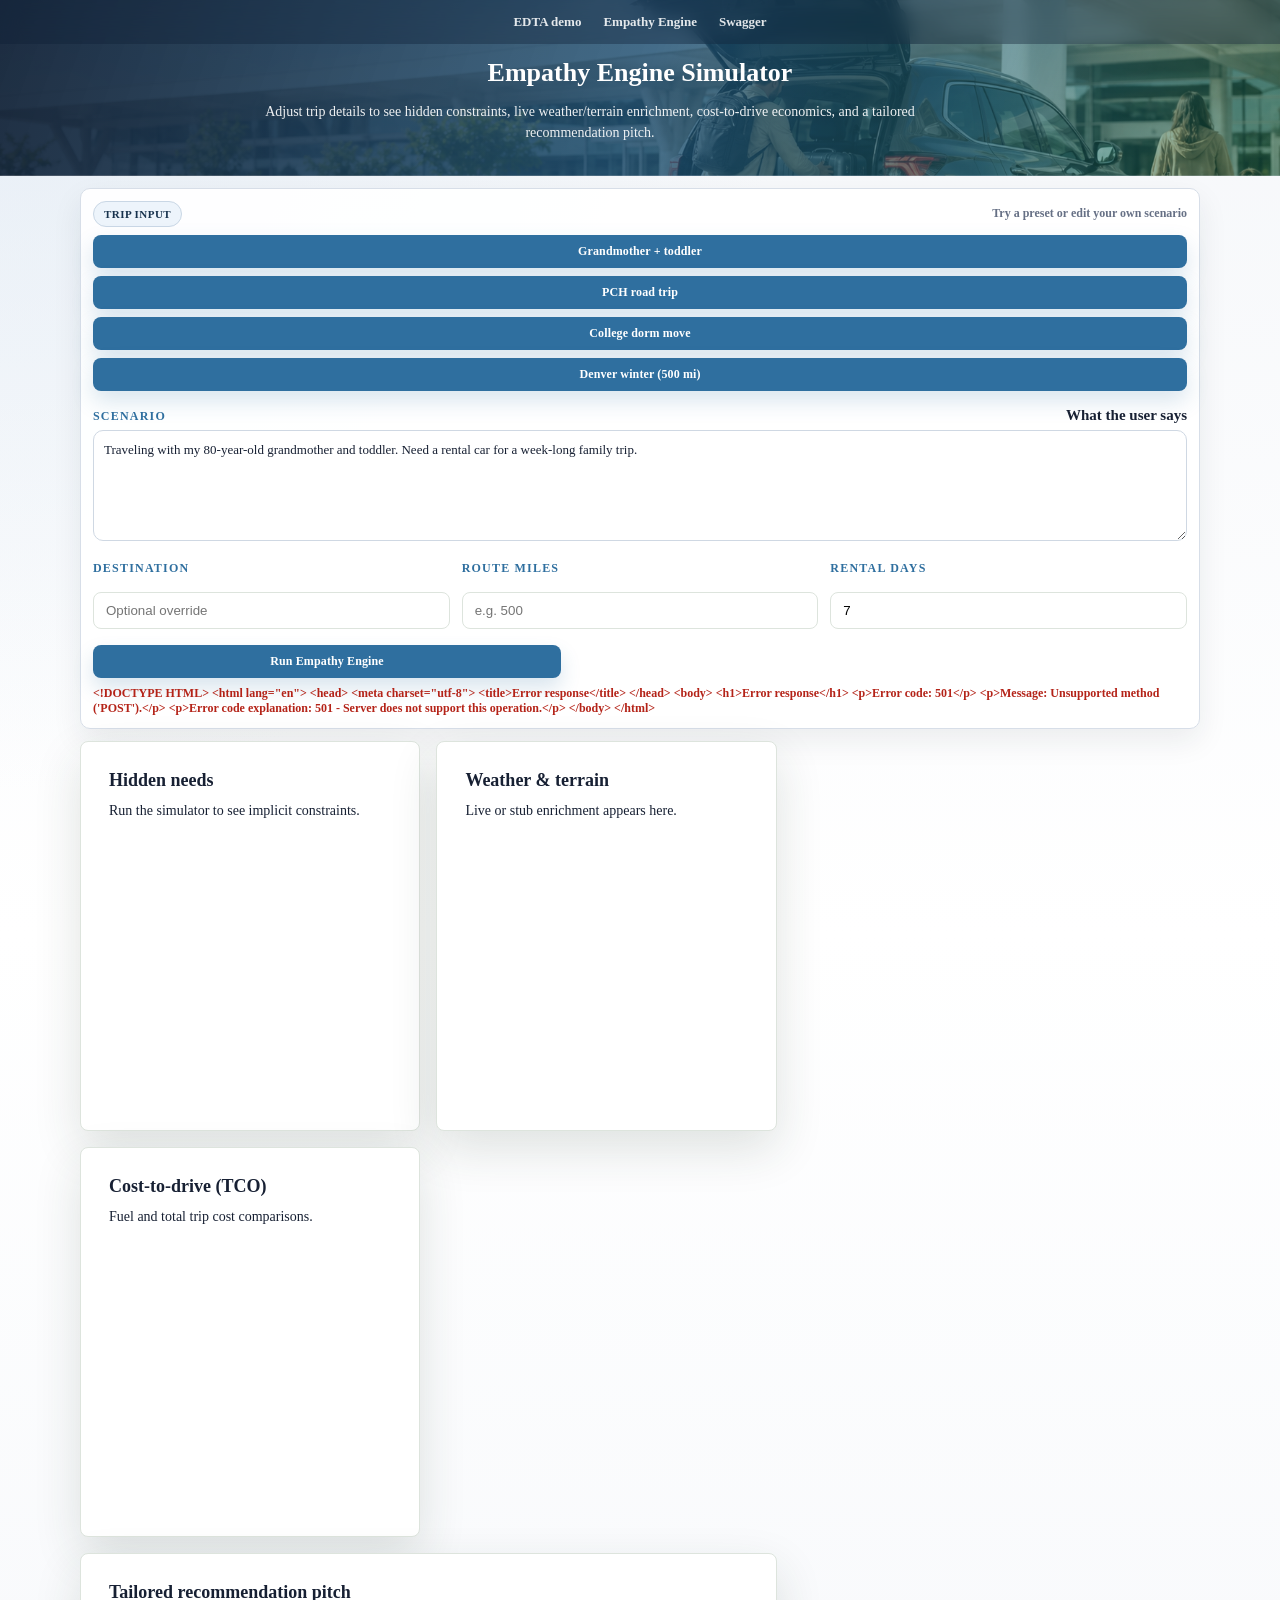
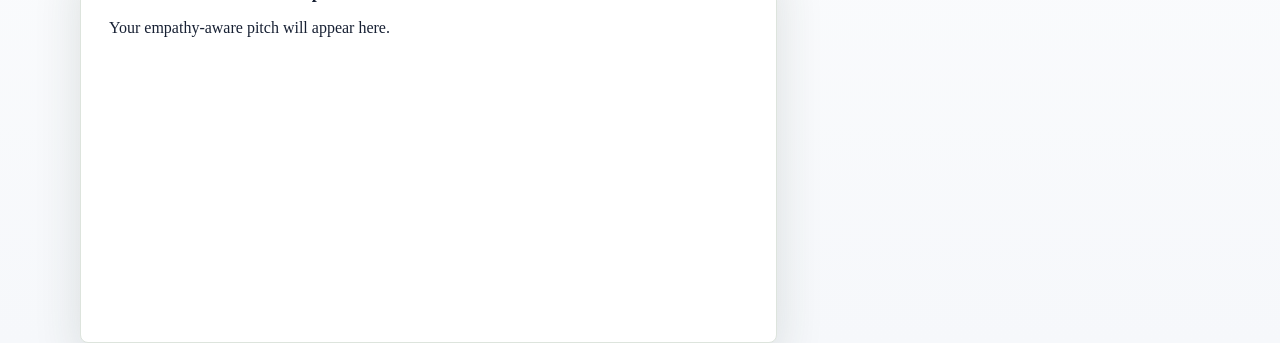
==== static/empathy.html @ 3d57c34a "Add Empathy Engine for hidden needs, route enrichment, TCO, and simulator demo. Implements persona c" ====
<!DOCTYPE html>
<html lang="en">
<head>
  <meta charset="UTF-8"/>
  <meta name="viewport" content="width=device-width, initial-scale=1.0"/>
  <title>EDTA Empathy Engine Simulator</title>
  <link rel="stylesheet" href="/static/styles.css"/>
</head>
<body class="scenario-page empathy-page">
  <main>
    <section class="scenario-hero">
      <nav class="topbar scenario-topbar" aria-label="Primary">
        <div class="nav-links">
          <a href="/scenario-demo">EDTA demo</a>
          <a href="/empathy-demo" aria-current="page">Empathy Engine</a>
          <a href="/docs">Swagger</a>
        </div>
      </nav>
      <div class="scenario-hero-content">
        <h1>Empathy Engine Simulator</h1>
        <p class="hero-subtitle">
          Adjust trip details to see hidden constraints, live weather/terrain enrichment,
          cost-to-drive economics, and a tailored recommendation pitch.
        </p>
      </div>
    </section>

    <section class="site-section scenario-workbench">
      <article class="scenario-input-panel">
        <div class="panel-title-row">
          <span class="step-badge">Trip input</span>
          <p>Try a preset or edit your own scenario</p>
        </div>
        <div class="empathy-preset-row">
          <button type="button" class="example-chip empathy-preset" data-preset="family">Grandmother + toddler</button>
          <button type="button" class="example-chip empathy-preset" data-preset="pch">PCH road trip</button>
          <button type="button" class="example-chip empathy-preset" data-preset="dorm">College dorm move</button>
          <button type="button" class="example-chip empathy-preset" data-preset="denver">Denver winter (500 mi)</button>
        </div>
        <label class="scenario-text-label" for="empathyScenarioText">
          <span class="eyebrow">Scenario</span>
          <strong>What the user says</strong>
        </label>
        <textarea id="empathyScenarioText" rows="5">Traveling with my 80-year-old grandmother and toddler. Need a rental car for a week-long family trip.</textarea>

        <div class="empathy-controls-grid">
          <label>
            <span class="eyebrow">Destination</span>
            <input id="empathyDestination" type="text" placeholder="Optional override"/>
          </label>
          <label>
            <span class="eyebrow">Route miles</span>
            <input id="empathyRouteMiles" type="number" min="0" step="1" placeholder="e.g. 500"/>
          </label>
          <label>
            <span class="eyebrow">Rental days</span>
            <input id="empathyRentalDays" type="number" min="1" max="30" value="7"/>
          </label>
        </div>

        <div class="scenario-actions">
          <button id="empathyRunBtn" type="button">Run Empathy Engine</button>
        </div>
        <div id="empathyStatus" class="scenario-status">Ready</div>
      </article>
    </section>

    <section class="site-section scenario-results">
      <div id="empathyLoading" class="loading hidden">
        <div class="spinner"></div>
        <span>Extracting hidden needs and enriching route data...</span>
      </div>

      <div class="empathy-results-grid">
        <article class="offer-card empathy-panel">
          <h2>Hidden needs</h2>
          <div id="empathyHiddenNeeds" class="empathy-panel-body">Run the simulator to see implicit constraints.</div>
        </article>
        <article class="offer-card empathy-panel">
          <h2>Weather &amp; terrain</h2>
          <div id="empathyEnrichment" class="empathy-panel-body">Live or stub enrichment appears here.</div>
        </article>
        <article class="offer-card empathy-panel">
          <h2>Cost-to-drive (TCO)</h2>
          <div id="empathyTco" class="empathy-panel-body">Fuel and total trip cost comparisons.</div>
        </article>
        <article class="offer-card empathy-panel empathy-panel-wide">
          <h2>Tailored recommendation pitch</h2>
          <div id="empathyPitch" class="empathy-panel-body empathy-pitch">Your empathy-aware pitch will appear here.</div>
        </article>
      </div>
    </section>
  </main>

  <script src="/static/demo-api.js"></script>
  <script src="/static/demo-shared.js"></script>
  <script src="/static/empathy_app.js"></script>
</body>
</html>
---- static/styles.css ----
:root {
  --ink: #102118;
  --muted: #5d6c63;
  --paper: #fbfaf5;
  --line: #dde4dd;
  --panel: #ffffff;
  --green: #1f7a52;
  --green-dark: #14583b;
  --sky: #d8edf8;
  --blue: #21759f;
  --gold: #f2b84b;
  --shadow: 0 18px 48px rgba(33, 55, 42, 0.14);
}

* {
  box-sizing: border-box;
}

html {
  scroll-behavior: smooth;
}

body {
  margin: 0;
  font-family: Arial, Helvetica, sans-serif;
  color: var(--ink);
  background: var(--paper);
}

a {
  color: inherit;
  text-decoration: none;
}

button,
select {
  font: inherit;
}

.hero {
  min-height: 620px;
  position: relative;
  overflow: hidden;
  color: #fff;
  display: grid;
  align-items: center;
}

.hero-image,
.hero-shade {
  position: absolute;
  inset: 0;
  width: 100%;
  height: 100%;
}

.hero-image {
  object-fit: cover;
}

.hero-shade {
  background: linear-gradient(90deg, rgba(8, 28, 19, 0.84) 0%, rgba(8, 28, 19, 0.62) 42%, rgba(8, 28, 19, 0.08) 100%);
}

.topbar {
  position: absolute;
  top: 0;
  left: 0;
  right: 0;
  z-index: 2;
  display: flex;
  align-items: center;
  justify-content: space-between;
  padding: 22px clamp(20px, 6vw, 72px);
}

.brand {
  max-width: min(720px, 62vw);
  font-size: 18px;
  font-weight: 800;
  letter-spacing: 0.02em;
  line-height: 1.25;
}

.nav-links {
  display: flex;
  gap: 22px;
  color: rgba(255, 255, 255, 0.88);
  font-size: 14px;
  font-weight: 700;
}

.hero-content {
  position: relative;
  z-index: 1;
  width: min(680px, 90vw);
  margin-left: clamp(20px, 6vw, 72px);
  padding-top: 58px;
}

.eyebrow {
  margin: 0 0 10px;
  color: var(--green);
  font-size: 12px;
  font-weight: 800;
  letter-spacing: 0.12em;
  text-transform: uppercase;
}

.hero .eyebrow {
  color: var(--gold);
}

h1,
h2,
h3,
p {
  overflow-wrap: anywhere;
}

h1 {
  margin: 0;
  max-width: 650px;
  font-size: 58px;
  line-height: 1;
  letter-spacing: 0;
}

h2 {
  margin: 0;
  font-size: 32px;
  line-height: 1.15;
}

h3 {
  margin: 0;
  font-size: 18px;
}

.subtitle {
  max-width: 610px;
  color: rgba(255, 255, 255, 0.88);
  font-size: 18px;
  line-height: 1.6;
}

code {
  padding: 2px 6px;
  border-radius: 6px;
  background: rgba(255, 255, 255, 0.14);
}

.hero-actions {
  display: flex;
  flex-wrap: wrap;
  gap: 12px;
  align-items: center;
  margin-top: 28px;
}

.hero-personalization {
  max-width: 570px;
  margin-top: 26px;
  border-left: 4px solid var(--gold);
  padding: 14px 16px;
  background: rgba(255, 255, 255, 0.12);
}

.hero-personalization span {
  display: block;
  color: rgba(255, 255, 255, 0.78);
  font-size: 12px;
  font-weight: 800;
  letter-spacing: 0.08em;
  text-transform: uppercase;
}

.hero-personalization strong {
  display: block;
  margin-top: 6px;
  line-height: 1.4;
}

button,
.secondary-link {
  border-radius: 8px;
  border: 0;
  padding: 13px 18px;
  font-weight: 800;
  cursor: pointer;
}

button {
  color: #fff;
  background: var(--green);
}

button:hover {
  background: var(--green-dark);
}

.secondary-link {
  color: #fff;
  border: 1px solid rgba(255, 255, 255, 0.38);
  background: rgba(255, 255, 255, 0.1);
}

.site-section {
  width: min(1120px, calc(100vw - 40px));
  margin: 0 auto;
}

.booking-strip {
  transform: translateY(-50%);
  margin-bottom: -36px;
  display: grid;
  grid-template-columns: repeat(4, minmax(0, 1fr));
  gap: 0;
  background: var(--panel);
  border: 1px solid var(--line);
  border-radius: 8px;
  box-shadow: var(--shadow);
  overflow: hidden;
}

.booking-strip > div,
.scenario-control {
  min-height: 92px;
  padding: 20px;
  border-right: 1px solid var(--line);
  display: flex;
  flex-direction: column;
  justify-content: center;
  gap: 6px;
}

.booking-strip > :last-child {
  border-right: 0;
}

.booking-strip span,
.signal-grid span,
.offer-metrics span {
  color: var(--muted);
  font-size: 12px;
  font-weight: 800;
  letter-spacing: 0.06em;
  text-transform: uppercase;
}

.booking-strip strong {
  font-size: 17px;
}

.control-panel {
  display: grid;
  grid-template-columns: minmax(260px, 1fr) minmax(220px, 0.8fr) minmax(220px, 0.8fr) auto;
  gap: 16px;
  align-items: center;
  margin-top: 6px;
  margin-bottom: 24px;
  padding: 18px;
  border: 1px solid var(--line);
  border-radius: 8px;
  background: var(--panel);
  box-shadow: var(--shadow);
}

.control-panel h2 {
  font-size: 24px;
}

.toggle-row {
  display: flex;
  gap: 12px;
  align-items: flex-start;
}

.toggle-row input {
  width: 20px;
  height: 20px;
  margin-top: 2px;
  accent-color: var(--green);
}

.toggle-row strong,
.toggle-row small {
  display: block;
}

.toggle-row small {
  margin-top: 4px;
  color: var(--muted);
  line-height: 1.35;
}

.status-pill {
  justify-self: end;
  white-space: nowrap;
  border-radius: 999px;
  padding: 10px 13px;
  color: var(--muted);
  background: #eef3ef;
  font-size: 13px;
  font-weight: 800;
}

.status-pill.is-on {
  color: #0f5132;
  background: #d9f4e7;
}

.status-pill.is-fallback {
  color: #6b4a00;
  background: #fff2c8;
}

select {
  width: 100%;
  border: 1px solid var(--line);
  border-radius: 8px;
  color: var(--ink);
  background: #fff;
  padding: 10px 12px;
}

.storefront-layout {
  display: grid;
  grid-template-columns: minmax(0, 1.2fr) minmax(290px, 0.8fr);
  gap: 24px;
  align-items: stretch;
  margin-bottom: 26px;
}

.personalized-banner,
.trip-panel,
.change-grid article {
  border: 1px solid var(--line);
  border-radius: 8px;
  background: var(--panel);
  box-shadow: var(--shadow);
}

.personalized-banner {
  padding: 30px;
  background:
    linear-gradient(120deg, rgba(31, 122, 82, 0.10), rgba(216, 237, 248, 0.55)),
    var(--panel);
}

.personalized-banner p {
  color: var(--muted);
  line-height: 1.6;
}

.trip-panel {
  padding: 24px;
}

.trip-panel > span {
  display: block;
  margin-bottom: 14px;
  color: var(--muted);
  font-size: 12px;
  font-weight: 800;
  letter-spacing: 0.08em;
  text-transform: uppercase;
}

.trip-panel ul {
  list-style: none;
  padding: 0;
  margin: 0;
  display: grid;
  gap: 11px;
}

.trip-panel li {
  border-bottom: 1px solid var(--line);
  padding-bottom: 11px;
}

.trip-panel li:last-child {
  border-bottom: 0;
  padding-bottom: 0;
}

.trip-panel li span,
.change-grid span,
.signal-grid small {
  display: block;
  color: var(--muted);
  font-size: 12px;
  font-weight: 800;
  letter-spacing: 0.06em;
  text-transform: uppercase;
}

.trip-panel li strong {
  display: block;
  margin-top: 4px;
  line-height: 1.35;
}

.recommendation-layout {
  display: grid;
  grid-template-columns: minmax(0, 1.45fr) minmax(280px, 0.55fr);
  gap: 24px;
  align-items: start;
  margin-top: 18px;
}

.offer-card,
.insight-card,
.mini-card,
.code-grid article {
  background: var(--panel);
  border: 1px solid var(--line);
  border-radius: 8px;
  box-shadow: var(--shadow);
}

.offer-card {
  min-height: 390px;
  padding: 28px;
  position: relative;
}

.empty-state {
  max-width: 620px;
}

.empty-state p,
.offer-card p,
.mini-card p {
  color: var(--muted);
  line-height: 1.55;
}

.offer-header {
  display: flex;
  justify-content: space-between;
  gap: 20px;
  align-items: flex-start;
}

.score-badge {
  flex: 0 0 auto;
  display: grid;
  place-items: center;
  width: 82px;
  height: 82px;
  border-radius: 50%;
  color: #fff;
  background: var(--green);
  font-size: 24px;
}

.offer-metrics {
  display: grid;
  grid-template-columns: repeat(3, minmax(0, 1fr));
  gap: 12px;
  margin: 24px 0;
}

.offer-metrics div,
.signal-grid div {
  border: 1px solid var(--line);
  border-radius: 8px;
  padding: 16px;
  background: #f8fbf8;
}

.offer-metrics strong,
.signal-grid strong {
  display: block;
  margin-top: 7px;
  font-size: 24px;
}

.signal-grid small {
  margin-top: 6px;
  line-height: 1.35;
  text-transform: none;
  letter-spacing: 0;
}

.explanation {
  padding: 18px;
  border-left: 4px solid var(--green);
  background: #f2f8f4;
}

.pill-row {
  display: flex;
  flex-wrap: wrap;
  gap: 8px;
  margin: 18px 0 24px;
}

.pill-row span {
  border-radius: 999px;
  background: var(--sky);
  color: #16445b;
  padding: 7px 10px;
  font-size: 12px;
  font-weight: 800;
}

.offer-button {
  min-width: 190px;
}

.insight-card {
  padding: 24px;
}

.signal-grid {
  display: grid;
  gap: 12px;
  margin-top: 18px;
}

.section-heading {
  margin: 54px 0 18px;
}

.recommendation-list {
  display: grid;
  grid-template-columns: repeat(3, minmax(0, 1fr));
  gap: 16px;
}

.change-grid {
  display: grid;
  grid-template-columns: repeat(3, minmax(0, 1fr));
  gap: 16px;
}

.change-grid article {
  padding: 18px;
}

.change-grid strong {
  display: block;
  margin-top: 7px;
  font-size: 20px;
}

.change-grid p {
  color: var(--muted);
  line-height: 1.5;
}

.mini-card {
  padding: 18px;
  display: flex;
  justify-content: space-between;
  gap: 16px;
}

.mini-card strong {
  color: var(--green);
  font-size: 24px;
}

.rank {
  display: inline-block;
  margin-bottom: 10px;
  color: var(--blue);
  font-weight: 800;
}

.api-layout {
  padding-bottom: 18px;
}

.code-grid {
  display: grid;
  grid-template-columns: repeat(2, minmax(0, 1fr));
  gap: 16px;
}

.code-grid article {
  padding: 18px;
  min-width: 0;
}

pre {
  max-height: 430px;
  margin: 14px 0 0;
  overflow: auto;
  border-radius: 8px;
  background: #102118;
  color: #e8f4eb;
  padding: 16px;
  font-size: 13px;
  line-height: 1.45;
}

.loading {
  display: flex;
  align-items: center;
  gap: 12px;
  position: absolute;
  right: 24px;
  top: 24px;
  color: var(--muted);
  font-weight: 800;
}

.hidden {
  display: none;
}

.spinner {
  width: 30px;
  height: 30px;
  border: 4px solid #d5e2d8;
  border-top-color: var(--green);
  border-radius: 50%;
  animation: spin 0.8s linear infinite;
}

@keyframes spin {
  to {
    transform: rotate(360deg);
  }
}

@media (max-width: 920px) {
  .hero {
    min-height: 560px;
  }

  h1 {
    font-size: 42px;
  }

  .nav-links {
    display: none;
  }

  .booking-strip,
  .control-panel,
  .storefront-layout,
  .recommendation-layout,
  .recommendation-list,
  .change-grid,
  .code-grid {
    grid-template-columns: 1fr;
  }

  .status-pill {
    justify-self: start;
  }

  .booking-strip {
    transform: translateY(-24px);
    margin-bottom: 0;
  }

  .booking-strip > div,
  .scenario-control {
    border-right: 0;
    border-bottom: 1px solid var(--line);
  }

  .offer-metrics {
    grid-template-columns: 1fr;
  }
}

@media (max-width: 560px) {
  .hero-content {
    margin-left: 20px;
    margin-right: 20px;
  }

  .topbar {
    padding: 18px 20px;
  }

  h1 {
    font-size: 36px;
  }

  .offer-header {
    display: block;
  }

  .score-badge {
    margin-top: 16px;
  }
}

.scenario-page {
  background:
    radial-gradient(circle at top left, rgba(224, 234, 244, 0.70), transparent 34%),
    linear-gradient(180deg, #f5f7fa 0%, #ffffff 48%, #f6f8fb 100%);
  color: #172033;
  font-family: "Times New Roman", Times, serif;
  font-size: 14px;
}

.scenario-page h1,
.scenario-page h2,
.scenario-page h3,
.scenario-page strong {
  font-family: "Times New Roman", Times, serif;
}

.scenario-page button {
  background: #2f6f9f;
  letter-spacing: 0.01em;
}

.scenario-page button:hover {
  background: #17324d;
}

.scenario-page .eyebrow {
  color: #2f6f9f;
  font-weight: 700;
  letter-spacing: 0.10em;
}

.scenario-hero {
  min-height: 150px;
  position: relative;
  display: grid;
  align-items: center;
  color: #fff;
  background:
    linear-gradient(110deg, rgba(16, 32, 53, 0.94), rgba(28, 77, 112, 0.82), rgba(31, 122, 82, 0.42)),
    url("/static/hero-suv-personalization.png") center 42%/cover;
  border-bottom: 1px solid rgba(255, 255, 255, 0.18);
}

.scenario-topbar {
  justify-content: center;
  background: rgba(16, 32, 53, 0.36);
  backdrop-filter: blur(10px);
  padding-top: 14px;
  padding-bottom: 14px;
}

.scenario-topbar .brand {
  font-size: 15px;
}

.scenario-topbar .nav-links {
  font-size: 13px;
}

.scenario-hero-content {
  position: relative;
  z-index: 1;
  width: min(820px, calc(100vw - 40px));
  margin: 58px auto 18px;
  text-align: center;
}

.scenario-hero-content .eyebrow {
  margin-bottom: 8px;
  font-size: 10px;
  color: #d9e8f5;
}

.scenario-hero h1 {
  max-width: 900px;
  margin: 0 auto;
  font-size: 26px;
  font-weight: 700;
  line-height: 1.18;
  letter-spacing: 0;
}

.scenario-hero .subtitle {
  max-width: 780px;
  margin: 8px auto 0;
  font-size: 12px;
  line-height: 1.4;
}

.hero-supporting-copy {
  max-width: 820px;
  margin: 7px auto 0;
  color: rgba(255, 255, 255, 0.76);
  font-size: 11px;
  line-height: 1.45;
}

.hero-stat-row {
  justify-content: center;
  display: flex;
  flex-wrap: wrap;
  gap: 8px;
  margin-top: 10px;
}

.hero-stat-row span {
  border: 1px solid rgba(255, 255, 255, 0.24);
  border-radius: 999px;
  padding: 5px 9px;
  color: rgba(255, 255, 255, 0.92);
  background: rgba(255, 255, 255, 0.10);
  font-size: 11px;
  font-weight: 700;
}

.scenario-workbench,
.scenario-results {
  display: grid;
  grid-template-columns: minmax(0, 1fr);
  gap: 14px;
  align-items: start;
  margin-top: 12px;
}

.scenario-results {
  grid-template-columns: minmax(0, 1.26fr) minmax(280px, 0.74fr);
}

.scenario-input-panel {
  border: 1px solid #d7dee8;
  border-radius: 10px;
  background: rgba(255, 255, 255, 0.96);
  box-shadow: 0 12px 30px rgba(23, 32, 51, 0.08);
  padding: 12px;
}

.panel-title-row {
  display: flex;
  align-items: center;
  justify-content: space-between;
  gap: 10px;
  margin-bottom: 8px;
}

.panel-title-row p {
  margin: 0;
  color: #667085;
  font-size: 12px;
  font-weight: 600;
}

.step-badge {
  display: inline-flex;
  align-items: center;
  min-height: 26px;
  border: 1px solid #c9d7e5;
  border-radius: 999px;
  padding: 5px 10px;
  color: #17324d;
  background: #edf4fb;
  font-size: 11px;
  font-weight: 700;
  letter-spacing: 0.04em;
  text-transform: uppercase;
}

.scenario-input-panel label > strong {
  display: block;
  font-size: 15px;
}

.scenario-text-label {
  display: flex;
  align-items: baseline;
  justify-content: space-between;
  gap: 12px;
  margin-top: 4px;
  margin-bottom: 6px;
}

.scenario-text-label .eyebrow {
  margin-bottom: 0;
}

textarea {
  width: 100%;
  resize: vertical;
  min-height: 96px;
  border: 1px solid #cfd8e3;
  border-radius: 10px;
  padding: 10px;
  color: #172033;
  background: #ffffff;
  font: inherit;
  font-size: 13px;
  line-height: 1.38;
}

textarea:focus,
.scenario-picker:focus {
  border-color: #2f6f9f;
  box-shadow: 0 0 0 3px rgba(47, 111, 159, 0.13);
  outline: none;
}

.scenario-actions {
  display: grid;
  grid-template-columns: minmax(170px, 0.9fr) minmax(170px, 0.9fr) minmax(140px, auto);
  gap: 9px;
  align-items: center;
  margin-top: 9px;
}

.scenario-actions button,
.scenario-input-panel .example-chip {
  padding: 9px 12px;
  font-size: 12px;
}

.scenario-actions button {
  box-shadow: 0 10px 20px rgba(47, 111, 159, 0.18);
}

.compact-toggle {
  border: 1px solid #e1e7ef;
  border-radius: 10px;
  padding: 8px;
  background: #f8fafc;
}

.compact-toggle small {
  font-size: 11px;
  line-height: 1.35;
}

.compact-toggle strong {
  font-size: 13px;
}

.scenario-status {
  margin-top: 8px;
  color: var(--muted);
  font-size: 12px;
  font-weight: 800;
}

.scenario-library-row {
  display: grid;
  grid-template-columns: minmax(150px, 0.34fr) minmax(280px, 1fr) minmax(130px, auto);
  gap: 9px;
  align-items: center;
  margin-bottom: 8px;
  border: 1px solid #e1e7ef;
  border-radius: 12px;
  background: #f8fafc;
  padding: 9px;
}

.scenario-picker-label strong,
.scenario-picker-label small {
  display: block;
}

.scenario-picker-label small {
  margin-top: 5px;
  color: var(--muted);
  line-height: 1.4;
  font-size: 12px;
}

.scenario-library-row .scenario-picker-label strong {
  margin-bottom: 0;
  font-size: 13px;
}

.scenario-library-row .scenario-picker-label .eyebrow {
  margin-bottom: 3px;
  font-size: 9px;
}

.scenario-picker {
  width: 100%;
  min-height: 36px;
  border: 1px solid #cfd8e3;
  border-radius: 10px;
  padding: 7px 9px;
  color: #172033;
  background: #fff;
  font: inherit;
  font-size: 13px;
  line-height: 1.35;
  text-overflow: ellipsis;
}

.scenario-example-meta {
  display: grid;
  grid-template-columns: minmax(0, 1fr) auto;
  gap: 8px;
  align-items: center;
  margin-bottom: 8px;
}

.scenario-summary-card {
  border: 1px solid #e1e7ef;
  border-radius: 10px;
  background: linear-gradient(180deg, #ffffff, #f8fafc);
  padding: 8px 10px;
}

.scenario-summary-card span {
  display: block;
  color: #667085;
  font-size: 11px;
  font-weight: 700;
  letter-spacing: 0.06em;
  text-transform: uppercase;
}

.scenario-summary-card strong {
  display: block;
  margin-top: 4px;
  font-size: 12px;
  line-height: 1.35;
  overflow-wrap: anywhere;
}

.scenario-chip-row {
  display: flex;
  flex-wrap: wrap;
  justify-content: flex-end;
  gap: 6px;
}

.scenario-chip-row span {
  border-radius: 999px;
  padding: 5px 8px;
  color: #17324d;
  background: #e7f0f8;
  font-size: 11px;
  font-weight: 700;
}

.example-chip {
  width: 100%;
  color: #fff;
  background: linear-gradient(135deg, #2f6f9f, #17324d);
  border: 0;
  text-align: center;
  box-shadow: 0 10px 22px rgba(47, 111, 159, 0.18);
}

.example-chip:hover {
  color: #fff;
}

.scenario-offer {
  min-height: 235px;
  padding: 16px;
  overflow: hidden;
}

.scenario-offer > * {
  position: relative;
  z-index: 1;
}

.scenario-offer::before {
  content: "";
  position: absolute;
  right: -80px;
  top: -80px;
  width: 190px;
  height: 190px;
  border-radius: 50%;
  background: rgba(231, 240, 248, 0.85);
}

.scenario-offer h2 {
  font-size: 20px;
}

.scenario-offer p {
  font-size: 13px;
}

.scenario-offer .score-badge {
  width: 56px;
  height: 56px;
  font-size: 16px;
  background: #2f6f9f;
  box-shadow: 0 10px 24px rgba(47, 111, 159, 0.22);
}

.scenario-offer .offer-metrics {
  gap: 8px;
  margin: 12px 0;
}

.scenario-offer .offer-metrics div {
  padding: 9px;
  background: #ffffff;
}

.scenario-offer .offer-metrics strong {
  font-size: 14px;
}

.scenario-offer .explanation {
  padding: 10px;
  border-radius: 0 10px 10px 0;
  border-left-color: #2f6f9f;
  background: #f2f7fb;
}

.parsed-context {
  display: grid;
  gap: 7px;
  margin-top: 8px;
}

.parsed-context div {
  border: 1px solid #e1e7ef;
  border-radius: 10px;
  background: #ffffff;
  padding: 8px;
}

.parsed-context span {
  display: block;
  color: #667085;
  font-size: 10px;
  font-weight: 800;
  letter-spacing: 0.06em;
  text-transform: uppercase;
}

.parsed-context strong {
  display: block;
  margin-top: 5px;
  font-size: 12px;
  line-height: 1.35;
}

.scenario-page .insight-card {
  padding: 14px;
  border-radius: 12px;
  border-color: #d7dee8;
  box-shadow: 0 12px 30px rgba(23, 32, 51, 0.08);
}

.scenario-page .section-heading {
  margin: 18px 0 10px;
}

.technical-section {
  margin-top: 12px;
}

.technical-card {
  padding: 14px;
  border-radius: 12px;
}

.compact-heading {
  margin: 0 0 10px;
}

.technical-explanation {
  color: var(--muted);
  line-height: 1.45;
}

.technical-grid {
  display: grid;
  grid-template-columns: repeat(4, minmax(0, 1fr));
  gap: 9px;
}

.technical-grid article {
  border: 1px solid #e1e7ef;
  border-radius: 12px;
  background: linear-gradient(180deg, #ffffff, #f8fafc);
  padding: 10px;
}

.technical-grid article > span {
  display: block;
  color: #17324d;
  font-size: 11px;
  font-weight: 800;
  letter-spacing: 0.06em;
  text-transform: uppercase;
}

.technical-grid p {
  margin: 6px 0 9px;
  color: var(--muted);
  font-size: 12px;
}

.technical-grid dl {
  display: grid;
  gap: 5px;
  margin: 0;
}

.technical-grid dl div {
  display: grid;
  grid-template-columns: minmax(74px, 0.46fr) minmax(0, 0.54fr);
  gap: 8px;
  align-items: start;
}

.technical-grid dt {
  color: var(--muted);
  font-size: 10px;
  font-weight: 800;
  letter-spacing: 0.05em;
  text-transform: uppercase;
}

.technical-grid dd {
  margin: 0;
  color: #172033;
  font-size: 12px;
  font-weight: 700;
  overflow-wrap: anywhere;
}

.scenario-page .section-heading h2 {
  font-size: 18px;
}

.scenario-page .code-grid article {
  padding: 10px;
  border-radius: 12px;
  border-color: #d7dee8;
  box-shadow: 0 12px 28px rgba(23, 32, 51, 0.07);
}

.scenario-page .api-layout .section-heading {
  display: flex;
  align-items: end;
  justify-content: space-between;
  gap: 12px;
}

.scenario-page .api-layout .section-heading .eyebrow {
  margin-bottom: 4px;
}

.scenario-page pre {
  max-height: 150px;
  font-size: 11px;
  margin-top: 8px;
  padding: 10px;
}

@media (max-width: 920px) {
  .scenario-workbench,
  .scenario-results,
  .scenario-actions,
  .scenario-library-row,
  .scenario-example-meta,
  .technical-grid {
    grid-template-columns: 1fr;
  }

  .scenario-chip-row {
    justify-content: flex-start;
  }
}

.architecture-section {
  background: linear-gradient(180deg, rgba(216, 237, 248, 0.35) 0%, rgba(251, 250, 245, 0) 100%);
}

.architecture-grid {
  display: grid;
  grid-template-columns: repeat(4, minmax(0, 1fr));
  gap: 18px;
}

.architecture-card {
  background: var(--panel);
  border: 1px solid var(--line);
  border-radius: 18px;
  padding: 18px 20px;
  box-shadow: var(--shadow);
}

.architecture-card.placeholder-card {
  grid-column: 1 / -1;
}

.architecture-label {
  display: inline-block;
  font-size: 11px;
  font-weight: 700;
  letter-spacing: 0.08em;
  text-transform: uppercase;
  color: var(--green);
  margin-bottom: 8px;
}

.architecture-card h3 {
  margin: 0 0 12px;
  font-size: 18px;
}

.architecture-card dl {
  display: grid;
  gap: 10px;
  margin: 0;
}

.architecture-card dl div {
  display: grid;
  gap: 2px;
}

.architecture-card dt {
  font-size: 12px;
  color: var(--muted);
}

.architecture-card dd {
  margin: 0;
  font-weight: 700;
}

.feedback-row {
  margin-top: 18px;
  padding-top: 16px;
  border-top: 1px solid var(--line);
}

.feedback-label {
  display: block;
  font-size: 12px;
  font-weight: 700;
  color: var(--muted);
  margin-bottom: 10px;
}

.feedback-actions {
  display: flex;
  flex-wrap: wrap;
  gap: 10px;
}

.feedback-btn {
  border: 1px solid var(--line);
  background: #fff;
  color: var(--ink);
  border-radius: 999px;
  padding: 8px 16px;
  cursor: pointer;
}

.feedback-btn.is-positive {
  background: var(--green);
  border-color: var(--green);
  color: #fff;
}

.feedback-btn.is-muted {
  background: #f3f5f3;
}

.feedback-status {
  margin: 10px 0 0;
  font-size: 13px;
  color: var(--muted);
}

.scenario-mode-tabs {
  display: flex;
  flex-wrap: wrap;
  gap: 8px;
  width: 100%;
}

.scenario-mode-tab {
  border: 1px solid var(--line);
  background: #fff;
  border-radius: 999px;
  padding: 8px 14px;
  cursor: pointer;
}

.scenario-mode-tab.is-active {
  background: var(--green);
  border-color: var(--green);
  color: #fff;
}

@media (max-width: 1100px) {
  .architecture-grid {
    grid-template-columns: repeat(2, minmax(0, 1fr));
  }
}

@media (max-width: 720px) {
  .architecture-grid {
    grid-template-columns: 1fr;
  }
}

.empathy-page .hero-subtitle {
  max-width: 720px;
  margin-top: 12px;
  color: rgba(255, 255, 255, 0.92);
  line-height: 1.5;
}

.empathy-preset-row {
  display: flex;
  flex-wrap: wrap;
  gap: 8px;
  margin-bottom: 16px;
}

.empathy-controls-grid {
  display: grid;
  grid-template-columns: repeat(3, minmax(0, 1fr));
  gap: 12px;
  margin: 16px 0;
}

.empathy-controls-grid label {
  display: flex;
  flex-direction: column;
  gap: 6px;
}

.empathy-controls-grid input {
  padding: 10px 12px;
  border: 1px solid var(--line);
  border-radius: 8px;
  background: #fff;
}

.empathy-results-grid {
  display: grid;
  grid-template-columns: repeat(2, minmax(0, 1fr));
  gap: 16px;
}

.empathy-panel-wide {
  grid-column: 1 / -1;
}

.empathy-panel h2 {
  margin: 0 0 12px;
  font-size: 18px;
}

.empathy-panel-body dl {
  display: grid;
  gap: 8px;
  margin: 0;
}

.empathy-panel-body dl div {
  display: grid;
  grid-template-columns: 140px 1fr;
  gap: 8px;
}

.empathy-panel-body dt {
  color: var(--muted);
  font-size: 12px;
  font-weight: 700;
  text-transform: uppercase;
}

.empathy-panel-body dd {
  margin: 0;
}

.empathy-constraint-list {
  margin: 8px 0 0;
  padding-left: 18px;
}

.empathy-tco-table {
  width: 100%;
  border-collapse: collapse;
  font-size: 14px;
}

.empathy-tco-table th,
.empathy-tco-table td {
  border-bottom: 1px solid var(--line);
  padding: 8px 6px;
  text-align: left;
}

.empathy-pitch {
  font-size: 16px;
  line-height: 1.6;
}

.empathy-top-vehicle {
  margin-top: 0;
}

.scenario-status.error {
  color: #b42318;
}

@media (max-width: 900px) {
  .empathy-results-grid,
  .empathy-controls-grid {
    grid-template-columns: 1fr;
  }
}
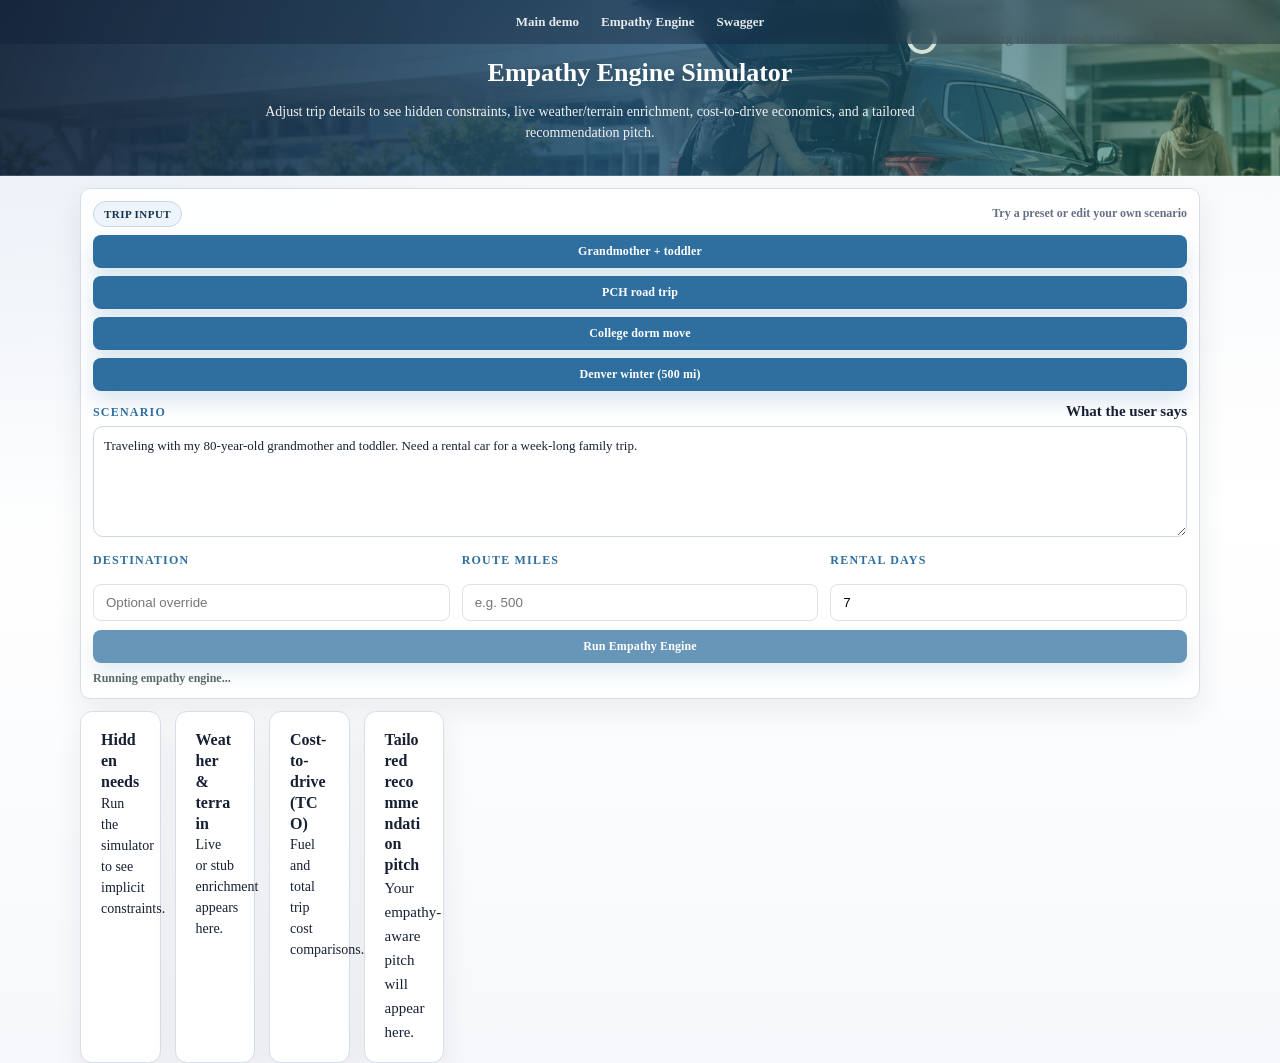
==== commit 33bc6da7: "Use full Experience-Driven Targeting Architecture name in demo UI. Replaces EDTA acronym on demo pag" ====
--- a/static/empathy.html
+++ b/static/empathy.html
@@ -3,7 +3,7 @@
 <head>
   <meta charset="UTF-8"/>
   <meta name="viewport" content="width=device-width, initial-scale=1.0"/>
-  <title>EDTA Empathy Engine Simulator</title>
+  <title>Experience-Driven Targeting Architecture — Empathy Simulator</title>
   <link rel="stylesheet" href="/static/styles.css"/>
 </head>
 <body class="scenario-page empathy-page">
@@ -11,7 +11,7 @@
     <section class="scenario-hero">
       <nav class="topbar scenario-topbar" aria-label="Primary">
         <div class="nav-links">
-          <a href="/scenario-demo">EDTA demo</a>
+          <a href="/scenario-demo">Main demo</a>
           <a href="/empathy-demo" aria-current="page">Empathy Engine</a>
           <a href="/docs">Swagger</a>
         </div>
--- a/static/styles.css
+++ b/static/styles.css
@@ -763,7 +763,11 @@
 
 .scenario-hero-content .eyebrow {
   margin-bottom: 8px;
-  font-size: 10px;
+  max-width: 720px;
+  margin-left: auto;
+  margin-right: auto;
+  font-size: 11px;
+  line-height: 1.35;
   color: #d9e8f5;
 }
 
@@ -819,7 +823,11 @@
 }
 
 .scenario-results {
-  grid-template-columns: minmax(0, 1.26fr) minmax(280px, 0.74fr);
+  grid-template-columns: minmax(0, 1fr);
+}
+
+.scenario-results--story {
+  gap: 10px;
 }
 
 .scenario-input-panel {
@@ -901,10 +909,20 @@
 
 .scenario-actions {
   display: grid;
-  grid-template-columns: minmax(170px, 0.9fr) minmax(170px, 0.9fr) minmax(140px, auto);
-  gap: 9px;
-  align-items: center;
+  grid-template-columns: 1fr;
+  gap: 12px;
+  align-items: stretch;
   margin-top: 9px;
+}
+
+.scenario-actions #scenarioRunBtn {
+  justify-self: start;
+  min-width: 160px;
+}
+
+.scenario-actions .scenario-mode-tabs,
+.scenario-actions .empathy-controls {
+  grid-column: 1 / -1;
 }
 
 .scenario-actions button,
@@ -915,6 +933,22 @@
 
 .scenario-actions button {
   box-shadow: 0 10px 20px rgba(47, 111, 159, 0.18);
+}
+
+.scenario-actions button:disabled {
+  opacity: 0.72;
+  cursor: wait;
+}
+
+.scenario-run-error {
+  margin: 0;
+  color: #b42318;
+  font-size: 13px;
+  line-height: 1.45;
+}
+
+.scenario-run-error.hidden {
+  display: none;
 }
 
 .compact-toggle {
@@ -1020,6 +1054,454 @@
   overflow-wrap: anywhere;
 }
 
+.scenario-chip-row-input {
+  justify-content: flex-start;
+  margin: 0;
+}
+
+.demo-wake-banner {
+  position: sticky;
+  top: 0;
+  z-index: 40;
+  padding: 10px 16px;
+  color: #17324d;
+  background: linear-gradient(90deg, #fff8e6, #edf4fb);
+  border-bottom: 1px solid #e6d4a8;
+  font-size: 13px;
+  font-weight: 600;
+  text-align: center;
+  box-shadow: 0 4px 14px rgba(23, 50, 77, 0.08);
+}
+
+.demo-wake-banner.hidden {
+  display: none;
+}
+
+.scenario-start-here {
+  margin: 0 0 10px;
+  color: #475467;
+  font-size: 13px;
+  font-weight: 600;
+}
+
+.scenario-kbd-hint {
+  margin: 6px 0 0;
+  color: #667085;
+  font-size: 11px;
+}
+
+.scenario-kbd-hint kbd {
+  display: inline-block;
+  min-width: 1.4em;
+  padding: 1px 5px;
+  border: 1px solid #c9d7e5;
+  border-radius: 4px;
+  background: #f8fafc;
+  font-size: 10px;
+  font-family: inherit;
+}
+
+.scenario-chip-btn.is-chip-pulse {
+  animation: chipPulse 0.45s ease;
+}
+
+@keyframes chipPulse {
+  0% { transform: scale(1); }
+  40% { transform: scale(1.04); box-shadow: 0 8px 18px rgba(47, 111, 159, 0.22); }
+  100% { transform: scale(1); }
+}
+
+.hero-context-strip {
+  display: flex;
+  flex-wrap: wrap;
+  gap: 8px 14px;
+  margin: 0 0 12px;
+  padding: 10px 12px;
+  border: 1px solid #e1e7ef;
+  border-radius: 10px;
+  background: #f8fafc;
+  font-size: 12px;
+  color: #667085;
+}
+
+.hero-context-strip strong {
+  color: #17324d;
+  font-weight: 700;
+}
+
+.governance-diff-strip {
+  display: grid;
+  gap: 8px;
+  margin: 0 0 12px;
+  padding: 10px 12px;
+  border: 1px solid #e6d4a8;
+  border-radius: 10px;
+  background: #fffbf3;
+}
+
+.governance-diff-title {
+  color: #7a4d00;
+  font-size: 11px;
+  font-weight: 800;
+  letter-spacing: 0.06em;
+  text-transform: uppercase;
+}
+
+.governance-diff-item {
+  display: flex;
+  flex-wrap: wrap;
+  align-items: baseline;
+  gap: 8px;
+  font-size: 12px;
+}
+
+.governance-diff-label {
+  color: #667085;
+  font-weight: 700;
+  min-width: 88px;
+}
+
+.governance-diff-values strong {
+  color: #17324d;
+}
+
+.governance-diff-delta {
+  margin-left: 4px;
+  padding: 2px 6px;
+  border-radius: 999px;
+  font-size: 10px;
+  font-weight: 800;
+}
+
+.governance-diff-delta.is-up {
+  color: #14583b;
+  background: #d8f3e4;
+}
+
+.governance-diff-delta.is-down {
+  color: #912018;
+  background: #fee4e2;
+}
+
+.try-next-row {
+  display: flex;
+  flex-wrap: wrap;
+  align-items: center;
+  gap: 8px;
+  padding: 10px 12px;
+  border: 1px dashed #c9d7e5;
+  border-radius: 10px;
+  background: #fcfdff;
+}
+
+.try-next-row.hidden {
+  display: none;
+}
+
+.try-next-label {
+  color: #667085;
+  font-size: 11px;
+  font-weight: 800;
+  letter-spacing: 0.06em;
+  text-transform: uppercase;
+}
+
+.try-next-btn {
+  border: 1px solid #c9d7e5;
+  border-radius: 999px;
+  padding: 6px 12px;
+  color: #17324d;
+  background: #fff;
+  font-size: 12px;
+  font-weight: 700;
+  cursor: pointer;
+}
+
+.try-next-btn:hover {
+  background: #edf4fb;
+  border-color: #9eb8cf;
+}
+
+.demo-details-section {
+  margin-top: 16px;
+  padding-top: 8px;
+  border-top: 1px solid #e4ebf2;
+}
+
+.demo-details-heading {
+  margin: 0 0 4px;
+  color: #17324d;
+  font-size: 15px;
+  font-weight: 800;
+}
+
+.demo-details-lead {
+  margin: 0 0 12px;
+  color: #667085;
+  font-size: 12px;
+}
+
+.scenario-mobile-bar {
+  display: none;
+}
+
+.footer-link-btn {
+  border: none;
+  padding: 0;
+  color: inherit;
+  background: none;
+  font: inherit;
+  text-decoration: underline;
+  cursor: pointer;
+}
+
+.footer-link-btn:hover {
+  color: #2f6f9f;
+}
+
+.vehicle-glyph-lg {
+  width: 58px;
+  height: 58px;
+  border-radius: 14px;
+  font-size: 30px;
+  box-shadow: 0 8px 20px rgba(47, 111, 159, 0.14);
+}
+
+.hero-policy-plain {
+  color: #475467;
+  font-size: 12px;
+  font-weight: 700;
+}
+
+.hero-policy-label small {
+  color: #98a2b3;
+  font-size: 10px;
+  font-weight: 600;
+  text-transform: none;
+  letter-spacing: 0;
+}
+
+.tapl-badge-updated {
+  animation: taplPop 0.5s ease;
+}
+
+@keyframes taplPop {
+  0% { transform: scale(0.92); opacity: 0.6; }
+  50% { transform: scale(1.06); }
+  100% { transform: scale(1); opacity: 1; }
+}
+
+.score-meter-head small {
+  display: block;
+  margin-top: 2px;
+  color: #98a2b3;
+  font-size: 9px;
+  font-weight: 600;
+  letter-spacing: 0;
+  text-transform: none;
+}
+
+.benchmark-score-table--demo th:first-child,
+.benchmark-score-table--demo td:first-child {
+  display: none;
+}
+
+.scenario-sampler {
+  display: grid;
+  gap: 0;
+  margin: 0 0 14px;
+  border: 1px solid #d7e3ef;
+  border-radius: 12px;
+  background: linear-gradient(180deg, #fcfdff 0%, #f4f8fb 100%);
+  overflow: hidden;
+}
+
+.scenario-sampler-row {
+  display: grid;
+  grid-template-columns: 132px minmax(0, 1fr);
+  gap: 14px;
+  align-items: center;
+  padding: 12px 14px;
+}
+
+.scenario-sampler-row-travel {
+  border-bottom: 1px solid #e4ebf2;
+}
+
+.scenario-sampler-row-governance {
+  background: rgba(255, 251, 243, 0.72);
+}
+
+.scenario-sampler-label {
+  display: flex;
+  align-items: center;
+  gap: 4px;
+  color: #344054;
+  font-size: 12px;
+  font-weight: 700;
+  line-height: 1.25;
+  letter-spacing: 0.01em;
+  white-space: nowrap;
+}
+
+.scenario-sampler-row-governance .scenario-sampler-label {
+  color: #7a4d00;
+}
+
+.scenario-sampler-arrow {
+  color: #2f6f9f;
+  font-size: 14px;
+  line-height: 1;
+}
+
+.scenario-sampler-row-governance .scenario-sampler-arrow {
+  color: #b8860b;
+}
+
+.scenario-sampler-chips {
+  display: flex;
+  flex-wrap: wrap;
+  align-items: center;
+  gap: 8px;
+}
+
+.scenario-chip-btn {
+  border: 1px solid #c9d7e5;
+  border-radius: 999px;
+  min-height: 34px;
+  padding: 8px 14px;
+  color: #17324d;
+  background: #fff;
+  font-size: 12px;
+  font-weight: 700;
+  line-height: 1.2;
+  cursor: pointer;
+  transition: background 0.15s ease, border-color 0.15s ease, box-shadow 0.15s ease, transform 0.15s ease;
+}
+
+.scenario-chip-btn-governance {
+  border-color: #e6d4a8;
+  background: #fffdf8;
+}
+
+.scenario-chip-btn-governance.is-active {
+  color: #fff;
+  background: linear-gradient(135deg, #c9922a, #7a4d00);
+  border-color: #7a4d00;
+  box-shadow: 0 8px 18px rgba(184, 134, 11, 0.22);
+}
+
+.scenario-chip-btn:hover {
+  background: #e7f0f8;
+  border-color: #9eb8cf;
+}
+
+.scenario-chip-btn.is-active {
+  color: #fff;
+  background: linear-gradient(135deg, #2f6f9f, #17324d);
+  border-color: #17324d;
+  box-shadow: 0 8px 18px rgba(47, 111, 159, 0.18);
+}
+
+.scenario-cold-start {
+  margin: 8px 0 0;
+  padding: 10px 12px;
+  border: 1px solid #c9d7e5;
+  border-radius: 10px;
+  background: #edf4fb;
+  color: #17324d;
+  font-size: 12px;
+  line-height: 1.45;
+}
+
+.scenario-cold-start.hidden {
+  display: none;
+}
+
+.demo-accordion {
+  border: 1px solid #d7dee8;
+  border-radius: 12px;
+  background: rgba(255, 255, 255, 0.96);
+  box-shadow: 0 10px 24px rgba(23, 32, 51, 0.06);
+  overflow: hidden;
+}
+
+.demo-accordion > summary {
+  display: flex;
+  flex-wrap: wrap;
+  align-items: center;
+  gap: 8px 14px;
+  padding: 14px 16px;
+  cursor: pointer;
+  list-style: none;
+  user-select: none;
+}
+
+.demo-accordion > summary::-webkit-details-marker {
+  display: none;
+}
+
+.demo-accordion > summary::before {
+  content: "▸";
+  color: #2f6f9f;
+  font-size: 14px;
+  font-weight: 700;
+  transition: transform 0.15s ease;
+}
+
+.demo-accordion[open] > summary::before {
+  transform: rotate(90deg);
+}
+
+.demo-accordion-title {
+  font-size: 16px;
+  font-weight: 700;
+  color: #172033;
+}
+
+.demo-accordion-hint {
+  color: #667085;
+  font-size: 12px;
+  font-weight: 600;
+}
+
+.demo-accordion-body {
+  padding: 0 16px 16px;
+  border-top: 1px solid #e8edf3;
+}
+
+.demo-accordion-body .empathy-results-grid,
+.demo-accordion-body .architecture-grid,
+.demo-accordion-body .code-grid,
+.demo-accordion-body .benchmark-table-wrap {
+  margin-top: 12px;
+}
+
+.demo-accordion-body .technical-card {
+  margin-top: 12px;
+  border: 0;
+  box-shadow: none;
+  padding: 0;
+}
+
+.benchmark-lead {
+  margin: 12px 0 8px;
+}
+
+.benchmark-row {
+  cursor: pointer;
+}
+
+.benchmark-row:hover,
+.benchmark-row:focus {
+  background: #edf4fb;
+  outline: none;
+}
+
+.benchmark-row:focus-visible {
+  box-shadow: inset 0 0 0 2px #2f6f9f;
+}
+
 .scenario-chip-row {
   display: flex;
   flex-wrap: wrap;
@@ -1050,6 +1532,7 @@
 }
 
 .scenario-offer {
+  position: relative;
   min-height: 235px;
   padding: 16px;
   overflow: hidden;
@@ -1166,10 +1649,25 @@
   line-height: 1.45;
 }
 
+.technical-scenario-lead {
+  margin: 0 0 14px;
+  padding: 12px 14px;
+  border-left: 3px solid #2f6f9f;
+  border-radius: 0 10px 10px 0;
+  background: #f8fafc;
+  color: #172033;
+  font-size: 13px;
+  line-height: 1.5;
+}
+
 .technical-grid {
   display: grid;
-  grid-template-columns: repeat(4, minmax(0, 1fr));
-  gap: 9px;
+  grid-template-columns: repeat(auto-fit, minmax(240px, 1fr));
+  gap: 12px;
+}
+
+.technical-grid .technical-span-full {
+  grid-column: 1 / -1;
 }
 
 .technical-grid article {
@@ -1273,8 +1771,23 @@
 
 .architecture-grid {
   display: grid;
-  grid-template-columns: repeat(4, minmax(0, 1fr));
-  gap: 18px;
+  grid-template-columns: repeat(12, minmax(0, 1fr));
+  gap: 14px;
+}
+
+.architecture-card-wide {
+  grid-column: 1 / -1;
+}
+
+.architecture-card:not(.architecture-card-wide) {
+  grid-column: span 3;
+}
+
+.architecture-scenario-text {
+  margin: 0 0 12px;
+  color: #172033;
+  font-size: 13px;
+  line-height: 1.5;
 }
 
 .architecture-card {
@@ -1312,17 +1825,23 @@
 
 .architecture-card dl div {
   display: grid;
-  gap: 2px;
+  grid-template-columns: minmax(110px, 38%) minmax(0, 1fr);
+  gap: 8px;
+  align-items: start;
 }
 
 .architecture-card dt {
-  font-size: 12px;
+  font-size: 11px;
+  font-weight: 800;
+  letter-spacing: 0.05em;
+  text-transform: uppercase;
   color: var(--muted);
 }
 
 .architecture-card dd {
   margin: 0;
   font-weight: 700;
+  overflow-wrap: anywhere;
 }
 
 .feedback-row {
@@ -1395,12 +1914,262 @@
   .architecture-grid {
     grid-template-columns: repeat(2, minmax(0, 1fr));
   }
+
+  .architecture-card-wide {
+    grid-column: 1 / -1;
+  }
+
+  .architecture-card:not(.architecture-card-wide) {
+    grid-column: span 1;
+  }
 }
 
 @media (max-width: 720px) {
   .architecture-grid {
     grid-template-columns: 1fr;
   }
+
+  .architecture-card dl div,
+  .technical-grid dl div {
+    grid-template-columns: 1fr;
+  }
+}
+
+.empathy-vehicle-rec {
+  margin-top: 16px;
+  padding: 16px;
+  border: 1px solid #d7dee8;
+  border-radius: 12px;
+  background: linear-gradient(180deg, #f8fafc 0%, #ffffff 100%);
+}
+
+.scenario-offer .empathy-vehicle-rec {
+  border-top: 1px solid #d7dee8;
+}
+
+.empathy-vehicle-rec h3 {
+  margin: 0 0 0.35rem;
+  font-size: 1.15rem;
+}
+
+.scenario-offer .empathy-vehicle-rec .offer-metrics {
+  grid-template-columns: repeat(2, minmax(0, 1fr));
+}
+
+.empathy-controls {
+  margin-top: 12px;
+  width: 100%;
+}
+
+.empathy-controls.hidden {
+  display: none;
+}
+
+.empathy-results-section {
+  display: block;
+  margin-top: 8px;
+  padding-bottom: 8px;
+}
+
+.empathy-results-section.hidden {
+  display: none;
+}
+
+.empathy-section-header {
+  margin: 18px 0 16px;
+  max-width: 760px;
+}
+
+.empathy-section-header h2 {
+  margin: 0 0 8px;
+  font-size: clamp(1.25rem, 2vw, 1.6rem);
+  line-height: 1.25;
+}
+
+.empathy-section-lead {
+  margin: 0;
+  color: var(--muted);
+  font-size: 14px;
+  line-height: 1.5;
+}
+
+.empathy-results-grid {
+  display: grid;
+  grid-template-columns: repeat(12, minmax(0, 1fr));
+  gap: 14px;
+  align-items: stretch;
+}
+
+.empathy-panel {
+  display: flex;
+  flex-direction: column;
+  min-height: 100%;
+  padding: 18px 20px;
+  border: 1px solid #d7dee8;
+  border-radius: 12px;
+  background: #fff;
+  box-shadow: 0 12px 28px rgba(23, 32, 51, 0.07);
+}
+
+.empathy-panel-needs,
+.empathy-panel-enrichment {
+  grid-column: span 6;
+}
+
+.empathy-panel-tco,
+.empathy-panel-pitch {
+  grid-column: span 12;
+}
+
+.empathy-panel-head {
+  display: flex;
+  align-items: center;
+  gap: 10px;
+  margin-bottom: 14px;
+  padding-bottom: 12px;
+  border-bottom: 1px solid #e7edf4;
+}
+
+.empathy-panel-icon {
+  flex: 0 0 auto;
+  display: grid;
+  place-items: center;
+  width: 28px;
+  height: 28px;
+  border-radius: 999px;
+  background: #edf4fb;
+  color: #17324d;
+  font-size: 11px;
+  font-weight: 800;
+  letter-spacing: 0.04em;
+}
+
+.empathy-panel h2 {
+  margin: 0;
+  font-size: 16px;
+  line-height: 1.3;
+}
+
+.empathy-panel-body {
+  flex: 1 1 auto;
+  color: #172033;
+  font-size: 14px;
+  line-height: 1.5;
+}
+
+.empathy-subtitle {
+  margin: 16px 0 8px;
+  font-size: 12px;
+  font-weight: 800;
+  letter-spacing: 0.06em;
+  text-transform: uppercase;
+  color: #667085;
+}
+
+.empathy-facts {
+  display: grid;
+  gap: 10px;
+  margin: 0;
+}
+
+.empathy-facts div {
+  display: grid;
+  grid-template-columns: minmax(120px, 34%) minmax(0, 1fr);
+  gap: 10px 12px;
+  align-items: start;
+  padding-bottom: 10px;
+  border-bottom: 1px solid #eef2f6;
+}
+
+.empathy-facts div:last-child {
+  border-bottom: 0;
+  padding-bottom: 0;
+}
+
+.empathy-panel-body dt {
+  color: #667085;
+  font-size: 11px;
+  font-weight: 800;
+  letter-spacing: 0.05em;
+  text-transform: uppercase;
+}
+
+.empathy-panel-body dd {
+  margin: 0;
+  overflow-wrap: anywhere;
+  word-break: break-word;
+}
+
+.empathy-stops {
+  font-size: 13px;
+  line-height: 1.45;
+}
+
+.empathy-constraint-list {
+  margin: 0;
+  padding-left: 18px;
+}
+
+.empathy-constraint-list li {
+  margin-bottom: 8px;
+  line-height: 1.45;
+}
+
+.empathy-constraint-list li:last-child {
+  margin-bottom: 0;
+}
+
+.empathy-tco-scroll {
+  overflow-x: auto;
+  -webkit-overflow-scrolling: touch;
+  margin: 0 -4px;
+  padding: 0 4px 4px;
+}
+
+.empathy-tco-table {
+  width: 100%;
+  min-width: 520px;
+  border-collapse: collapse;
+  font-size: 13px;
+}
+
+.empathy-tco-table th,
+.empathy-tco-table td {
+  border-bottom: 1px solid #e7edf4;
+  padding: 10px 8px;
+  text-align: left;
+  white-space: nowrap;
+}
+
+.empathy-tco-table th {
+  color: #667085;
+  font-size: 11px;
+  font-weight: 800;
+  letter-spacing: 0.05em;
+  text-transform: uppercase;
+}
+
+.empathy-tco-table td:first-child,
+.empathy-tco-table th:first-child {
+  white-space: normal;
+  min-width: 120px;
+}
+
+.empathy-pitch {
+  font-size: 15px;
+  line-height: 1.6;
+}
+
+.empathy-top-vehicle {
+  margin-top: 0;
+  font-weight: 700;
+}
+
+.empathy-inline-tco {
+  margin-top: 8px;
+  padding: 10px 12px;
+  background: var(--sky);
+  border-radius: 8px;
 }
 
 .empathy-page .hero-subtitle {
@@ -1414,14 +2183,14 @@
   display: flex;
   flex-wrap: wrap;
   gap: 8px;
-  margin-bottom: 16px;
+  margin-bottom: 12px;
 }
 
 .empathy-controls-grid {
   display: grid;
   grid-template-columns: repeat(3, minmax(0, 1fr));
   gap: 12px;
-  margin: 16px 0;
+  margin: 12px 0 0;
 }
 
 .empathy-controls-grid label {
@@ -1431,85 +2200,549 @@
 }
 
 .empathy-controls-grid input {
+  width: 100%;
   padding: 10px 12px;
   border: 1px solid var(--line);
   border-radius: 8px;
   background: #fff;
 }
 
-.empathy-results-grid {
-  display: grid;
-  grid-template-columns: repeat(2, minmax(0, 1fr));
-  gap: 16px;
-}
-
-.empathy-panel-wide {
-  grid-column: 1 / -1;
-}
-
-.empathy-panel h2 {
-  margin: 0 0 12px;
-  font-size: 18px;
-}
-
-.empathy-panel-body dl {
-  display: grid;
-  gap: 8px;
-  margin: 0;
-}
-
-.empathy-panel-body dl div {
-  display: grid;
-  grid-template-columns: 140px 1fr;
-  gap: 8px;
-}
-
-.empathy-panel-body dt {
+.scenario-status.error {
+  color: #b42318;
+}
+
+@media (max-width: 1024px) {
+  .empathy-panel-needs,
+  .empathy-panel-enrichment {
+    grid-column: span 12;
+  }
+}
+
+@media (max-width: 920px) {
+  .empathy-controls-grid {
+    grid-template-columns: 1fr;
+  }
+
+  .scenario-offer .empathy-vehicle-rec .offer-metrics {
+    grid-template-columns: 1fr;
+  }
+}
+
+@media (max-width: 640px) {
+  .site-section {
+    width: min(1120px, calc(100vw - 24px));
+  }
+
+  .empathy-panel {
+    padding: 14px 16px;
+  }
+
+  .empathy-facts div {
+    grid-template-columns: 1fr;
+    gap: 4px;
+  }
+
+  .empathy-panel-body dt {
+    margin-top: 2px;
+  }
+
+  .empathy-section-header {
+    margin-bottom: 12px;
+  }
+
+  .empathy-results-grid {
+    gap: 12px;
+  }
+}
+
+.travel-benchmark-section {
+  margin-top: 8px;
+}
+
+.benchmark-meta {
+  margin-bottom: 12px;
   color: var(--muted);
-  font-size: 12px;
-  font-weight: 700;
-  text-transform: uppercase;
-}
-
-.empathy-panel-body dd {
-  margin: 0;
-}
-
-.empathy-constraint-list {
-  margin: 8px 0 0;
-  padding-left: 18px;
-}
-
-.empathy-tco-table {
+  font-size: 14px;
+}
+
+.benchmark-table-wrap {
+  overflow-x: auto;
+  border: 1px solid var(--border);
+  border-radius: 12px;
+  background: #fff;
+}
+
+.benchmark-score-table {
   width: 100%;
   border-collapse: collapse;
-  font-size: 14px;
-}
-
-.empathy-tco-table th,
-.empathy-tco-table td {
-  border-bottom: 1px solid var(--line);
-  padding: 8px 6px;
+  font-size: 13px;
+}
+
+.benchmark-score-table th,
+.benchmark-score-table td {
+  padding: 10px 12px;
+  border-bottom: 1px solid var(--border);
   text-align: left;
-}
-
-.empathy-pitch {
-  font-size: 16px;
-  line-height: 1.6;
-}
-
-.empathy-top-vehicle {
-  margin-top: 0;
-}
-
-.scenario-status.error {
-  color: #b42318;
-}
-
-@media (max-width: 900px) {
-  .empathy-results-grid,
-  .empathy-controls-grid {
+  white-space: nowrap;
+}
+
+.benchmark-score-table th {
+  background: var(--sky);
+  font-weight: 700;
+  position: sticky;
+  top: 0;
+}
+
+.benchmark-score-table td:nth-child(2) {
+  white-space: normal;
+  min-width: 220px;
+}
+
+.benchmark-score-table tbody tr:hover {
+  background: rgba(15, 98, 168, 0.04);
+}
+
+.benchmark-score-table--compact .col-metric,
+.benchmark-score-table--compact .col-profile {
+  display: none;
+}
+
+.benchmark-toolbar {
+  display: flex;
+  justify-content: flex-end;
+  margin: 8px 0 10px;
+}
+
+.benchmark-toggle-btn {
+  border: 1px solid #c9d7e5;
+  border-radius: 999px;
+  padding: 7px 12px;
+  color: #17324d;
+  background: #fff;
+  font-size: 12px;
+  font-weight: 700;
+  cursor: pointer;
+}
+
+.benchmark-toggle-btn:hover {
+  background: #edf4fb;
+}
+
+.benchmark-row.is-selected {
+  background: #e7f0f8;
+  box-shadow: inset 3px 0 0 #2f6f9f;
+}
+
+.benchmark-match {
+  display: inline-grid;
+  place-items: center;
+  width: 22px;
+  height: 22px;
+  border-radius: 999px;
+  font-size: 12px;
+  font-weight: 800;
+}
+
+.benchmark-match-yes {
+  color: #14583b;
+  background: #d8f3e4;
+}
+
+.benchmark-match-partial {
+  color: #7a4d00;
+  background: #fff3d6;
+}
+
+.benchmark-match-no {
+  color: #912018;
+  background: #fee4e2;
+}
+
+.benchmark-score-table .tapl-badge {
+  font-size: 9px;
+  padding: 3px 7px;
+}
+
+.scenario-demo-footer {
+  margin: 24px auto 32px;
+  width: min(1120px, calc(100vw - 40px));
+  text-align: center;
+  color: #667085;
+  font-size: 12px;
+}
+
+.scenario-demo-footer a {
+  color: #2f6f9f;
+  font-weight: 700;
+}
+
+.scenario-demo-footer a:hover {
+  text-decoration: underline;
+}
+
+/* Phase B — hero card, score meters, TAPL badges */
+.scenario-offer.is-ready {
+  animation: heroCardReveal 0.45s ease;
+  box-shadow: 0 20px 44px rgba(23, 32, 51, 0.14);
+}
+
+@keyframes heroCardReveal {
+  from {
+    opacity: 0.72;
+    transform: translateY(8px);
+  }
+  to {
+    opacity: 1;
+    transform: translateY(0);
+  }
+}
+
+.hero-result-head {
+  margin-bottom: 12px;
+}
+
+.hero-offer-header {
+  align-items: center;
+  margin-top: 4px;
+}
+
+.hero-vehicle-title {
+  display: flex;
+  align-items: flex-start;
+  gap: 12px;
+}
+
+.vehicle-glyph {
+  display: grid;
+  place-items: center;
+  width: 44px;
+  height: 44px;
+  border-radius: 12px;
+  background: linear-gradient(135deg, #edf4fb, #e7f0f8);
+  font-size: 22px;
+  line-height: 1;
+}
+
+.hero-vehicle-id {
+  margin: 4px 0 0;
+  color: #667085;
+  font-size: 12px;
+  font-weight: 600;
+  text-transform: capitalize;
+}
+
+.hero-score-stack {
+  display: grid;
+  justify-items: center;
+  gap: 4px;
+}
+
+.score-badge-hero {
+  width: 64px;
+  height: 64px;
+  font-size: 17px;
+  background: linear-gradient(135deg, #2f6f9f, #1f7a52);
+  box-shadow: 0 12px 28px rgba(47, 111, 159, 0.28);
+}
+
+.score-badge-caption {
+  color: #667085;
+  font-size: 10px;
+  font-weight: 700;
+  letter-spacing: 0.06em;
+  text-transform: uppercase;
+}
+
+.hero-badge-row {
+  display: inline-flex;
+  flex-wrap: wrap;
+  gap: 6px;
+  margin-left: 8px;
+  vertical-align: middle;
+}
+
+.hero-badge {
+  border-radius: 999px;
+  padding: 3px 8px;
+  font-size: 10px;
+  font-weight: 700;
+  letter-spacing: 0.04em;
+  text-transform: uppercase;
+}
+
+.hero-badge-empathy {
+  color: #14583b;
+  background: #eaf6ef;
+}
+
+.hero-badge-profile {
+  color: #17324d;
+  background: #e7f0f8;
+}
+
+.hero-policy-row {
+  display: flex;
+  flex-wrap: wrap;
+  align-items: center;
+  gap: 8px 10px;
+  margin-top: 12px;
+  padding: 10px 12px;
+  border: 1px solid #e1e7ef;
+  border-radius: 10px;
+  background: #f8fafc;
+}
+
+.hero-policy-label {
+  color: #667085;
+  font-size: 11px;
+  font-weight: 700;
+  letter-spacing: 0.06em;
+  text-transform: uppercase;
+}
+
+.hero-policy-reason {
+  color: #475467;
+  font-size: 12px;
+  line-height: 1.4;
+}
+
+.tapl-badge {
+  display: inline-flex;
+  align-items: center;
+  border-radius: 999px;
+  padding: 4px 10px;
+  font-size: 11px;
+  font-weight: 800;
+  letter-spacing: 0.04em;
+  text-transform: uppercase;
+}
+
+.tapl-show {
+  color: #14583b;
+  background: #d8f3e4;
+  border: 1px solid #9fd4b6;
+}
+
+.tapl-soften {
+  color: #7a4d00;
+  background: #fff3d6;
+  border: 1px solid #f0c96a;
+}
+
+.tapl-delay {
+  color: #8a4b00;
+  background: #ffe8cc;
+  border: 1px solid #f5a623;
+}
+
+.tapl-suppress {
+  color: #912018;
+  background: #fee4e2;
+  border: 1px solid #f0a8a2;
+}
+
+.hero-score-grid {
+  display: grid;
+  grid-template-columns: repeat(5, minmax(0, 1fr));
+  gap: 8px;
+  margin: 12px 0;
+}
+
+.score-meter {
+  border: 1px solid #e1e7ef;
+  border-radius: 10px;
+  padding: 8px 9px;
+  background: #fff;
+}
+
+.score-meter-head {
+  display: flex;
+  align-items: baseline;
+  justify-content: space-between;
+  gap: 6px;
+  margin-bottom: 6px;
+}
+
+.score-meter-head span {
+  color: #667085;
+  font-size: 10px;
+  font-weight: 700;
+  letter-spacing: 0.04em;
+  text-transform: uppercase;
+}
+
+.score-meter-head strong {
+  color: #172033;
+  font-size: 13px;
+}
+
+.score-meter-track {
+  height: 7px;
+  border-radius: 999px;
+  background: #edf2f7;
+  overflow: hidden;
+}
+
+.score-meter-fill {
+  height: 100%;
+  border-radius: inherit;
+  background: linear-gradient(90deg, #2f6f9f, #1f7a52);
+  transition: width 0.35s ease;
+}
+
+.score-meter--trust .score-meter-fill {
+  background: linear-gradient(90deg, #21759f, #2f6f9f);
+}
+
+.score-meter--fatigue .score-meter-fill {
+  background: linear-gradient(90deg, #f5a623, #e67e22);
+}
+
+.score-meter--empathy .score-meter-fill {
+  background: linear-gradient(90deg, #1f7a52, #27ae60);
+}
+
+.score-meter--outcome .score-meter-fill {
+  background: linear-gradient(90deg, #6c55a3, #8e7cc3);
+}
+
+.score-meter--band-good .score-meter-fill {
+  background: linear-gradient(90deg, #1f7a52, #34a06a);
+}
+
+.score-meter--band-mid .score-meter-fill {
+  background: linear-gradient(90deg, #b8860b, #d4a017);
+}
+
+.score-meter--band-low .score-meter-fill {
+  background: linear-gradient(90deg, #c0392b, #e74c3c);
+}
+
+.hero-why-line {
+  margin-top: 4px;
+}
+
+.hero-reason-row {
+  margin-top: 8px;
+}
+
+.hero-meta-row {
+  display: flex;
+  flex-wrap: wrap;
+  gap: 8px 16px;
+  margin-top: 10px;
+  color: #667085;
+  font-size: 12px;
+}
+
+.hero-meta-row strong {
+  color: #172033;
+}
+
+.hero-alt-vehicle {
+  margin-top: 10px;
+  padding: 10px 12px;
+  border: 1px dashed #c9d7e5;
+  border-radius: 10px;
+  background: #f8fbfe;
+}
+
+.hero-alt-vehicle p {
+  margin: 4px 0 0;
+  font-size: 12px;
+  line-height: 1.45;
+}
+
+.parsed-context-compact {
+  display: grid;
+  grid-template-columns: repeat(2, minmax(0, 1fr));
+  gap: 7px;
+}
+
+.parsed-profile-chip {
+  margin: 10px 0 0;
+  padding: 8px 10px;
+  border-radius: 10px;
+  background: #edf4fb;
+  color: #475467;
+  font-size: 12px;
+}
+
+.parsed-profile-chip strong {
+  color: #17324d;
+}
+
+@media (max-width: 920px) {
+  .hero-score-grid {
+    grid-template-columns: repeat(2, minmax(0, 1fr));
+  }
+}
+
+@media (max-width: 640px) {
+  .hero-score-grid {
     grid-template-columns: 1fr;
   }
-}
-
+
+  .hero-policy-row {
+    align-items: flex-start;
+  }
+
+  .scenario-sampler-row {
+    grid-template-columns: 1fr;
+    gap: 8px;
+    align-items: stretch;
+  }
+
+  .scenario-sampler-label {
+    white-space: normal;
+  }
+
+  .scenario-sampler-chips {
+    gap: 7px;
+  }
+
+  .scenario-chip-btn {
+    flex: 1 1 calc(50% - 7px);
+    min-width: 0;
+    text-align: center;
+  }
+
+  .scenario-mobile-bar {
+    display: block;
+    position: fixed;
+    left: 0;
+    right: 0;
+    bottom: 0;
+    z-index: 50;
+    padding: 10px 14px calc(10px + env(safe-area-inset-bottom, 0px));
+    border-top: 1px solid #d7dee8;
+    background: rgba(255, 255, 255, 0.96);
+    backdrop-filter: blur(8px);
+    box-shadow: 0 -8px 24px rgba(23, 32, 51, 0.12);
+  }
+
+  .scenario-mobile-run-btn {
+    width: 100%;
+    min-height: 44px;
+    border: none;
+    border-radius: 10px;
+    color: #fff;
+    background: linear-gradient(135deg, #2f6f9f, #17324d);
+    font-size: 15px;
+    font-weight: 800;
+    cursor: pointer;
+  }
+
+  .scenario-mobile-run-btn:disabled {
+    opacity: 0.65;
+    cursor: not-allowed;
+  }
+
+  .scenario-page main {
+    padding-bottom: 72px;
+  }
+
+  .scenario-actions #scenarioRunBtn {
+    display: none;
+  }
+}
